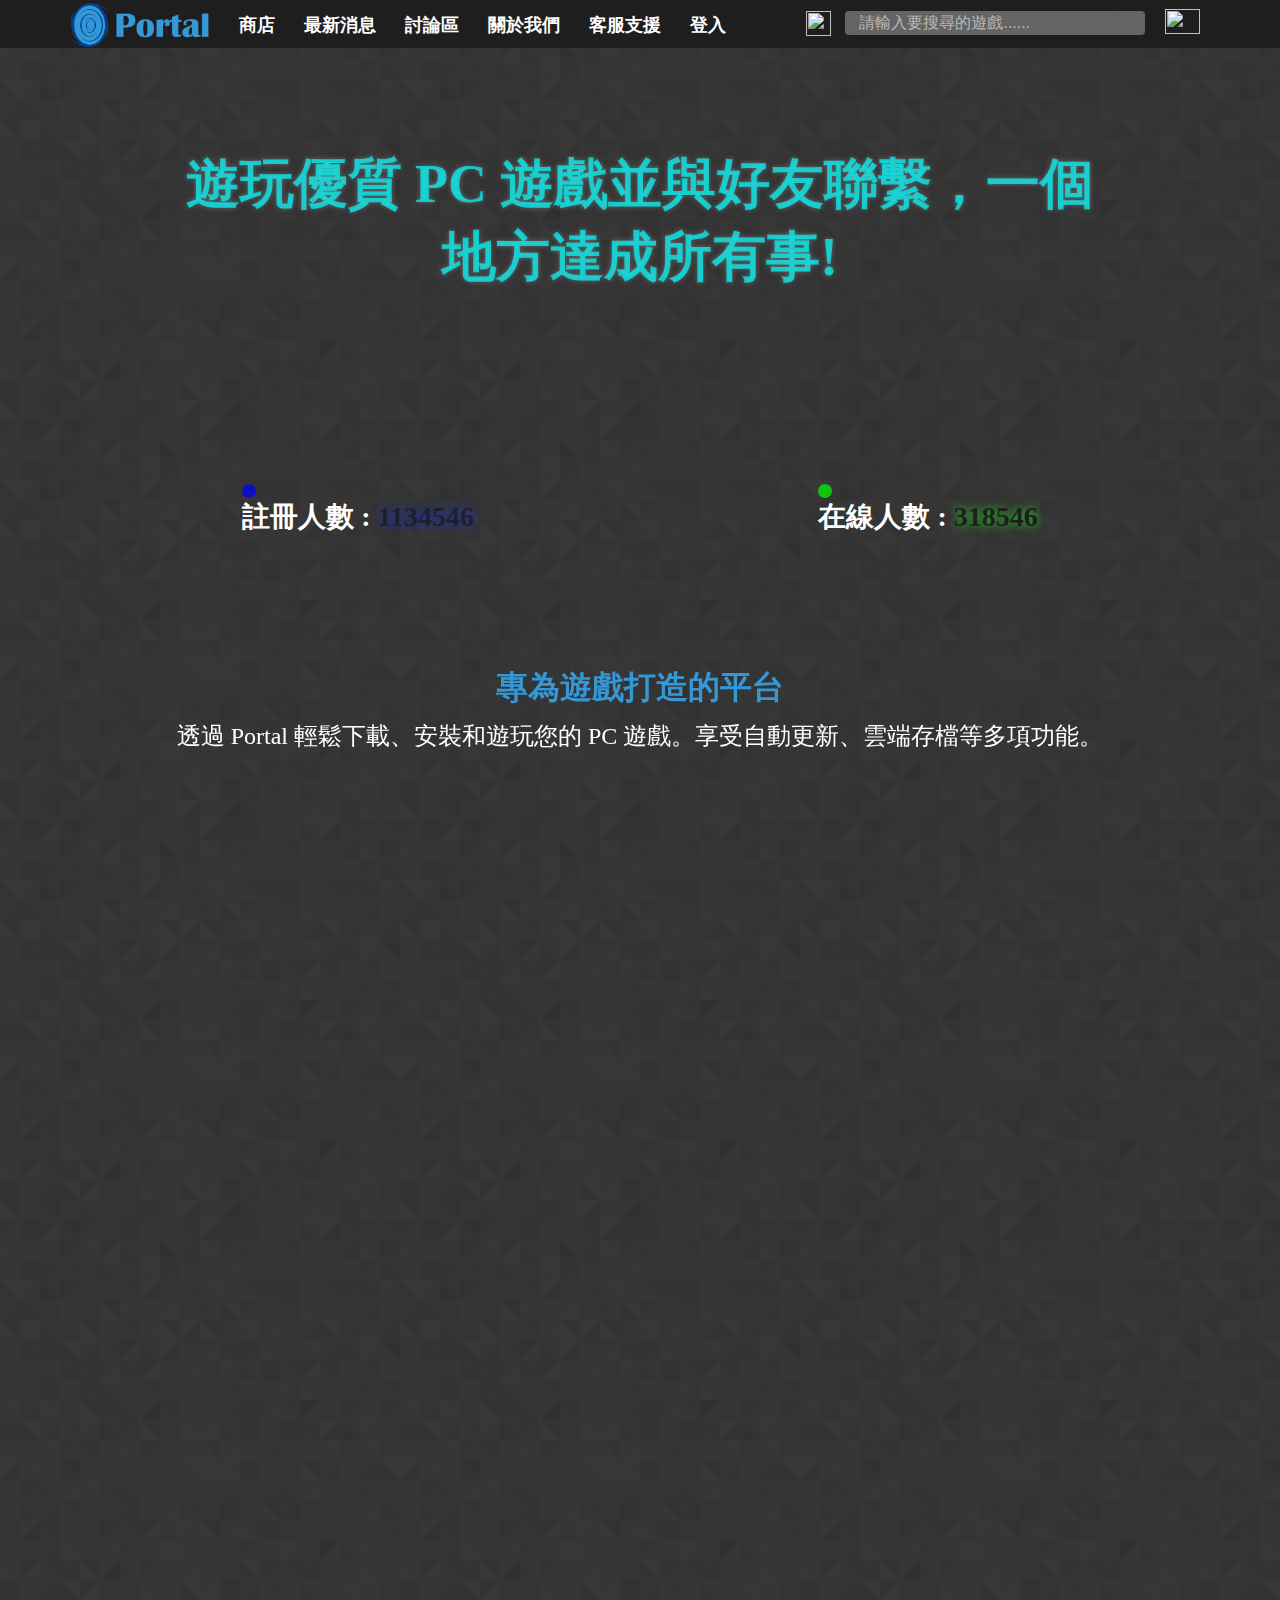
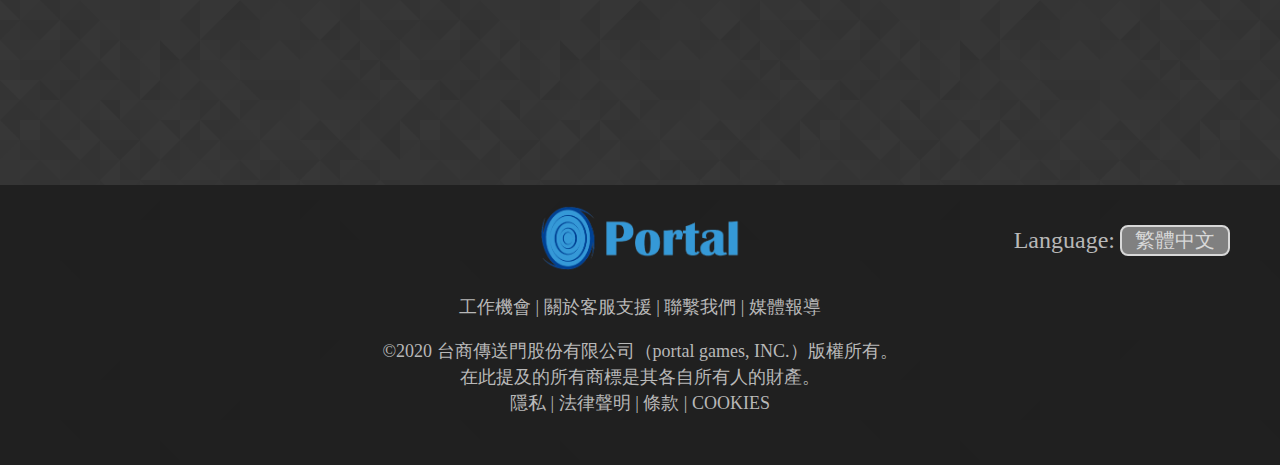
==== html/about_us.html @ 76f0e223 "123" ====
<!DOCTYPE html>
<html lang="zh-Hant">
  <head>
    <meta charset="utf-8">
    <title>Portal.com</title>
    <link href="../css/about_us.css" rel="stylesheet">
    <!-- --------aos------- -->
    <link href="https://unpkg.com/aos@2.3.1/dist/aos.css" rel="stylesheet">
    <script src="https://unpkg.com/aos@2.3.1/dist/aos.js"></script>

    <!-- owl.carousel -->
    <link rel="stylesheet" href="https://cdnjs.cloudflare.com/ajax/libs/OwlCarousel2/2.3.4/assets/owl.carousel.min.css"></link>
    <link rel="stylesheet" href="https://cdnjs.cloudflare.com/ajax/libs/OwlCarousel2/2.3.4/assets/owl.theme.default.min.css"></link>
    <script src="https://code.jquery.com/jquery-3.5.1.js"></script>
    <script src="https://cdnjs.cloudflare.com/ajax/libs/OwlCarousel2/2.3.4/owl.carousel.min.js"></script>
    <!-- -------me----------- -->
    <script src="../js/staytop.js"></script>
    <link href="../css/hamber.css" rel="stylesheet">
  </head>

  <body>
    <div class="top_list" id="top_list">
      <nav role="navigation">
        <div id="menuToggle">
          <!--
          A fake / hidden checkbox is used as click reciever,
          so you can use the :checked selector on it.
          -->
          <input type="checkbox" />
          
          <!--
          Some spans to act as a hamburger.
          
          They are acting like a real hamburger,
          not that McDonalds stuff.
          -->
          <span></span>
          <span></span>
          <span></span>
          
          <!--
          Too bad the menu has to be inside of the button
          but hey, it's pure CSS magic.
          -->
          <ul id="menu">
            <li class=store>
              <a href="store.html" style="text-decoration:none;">商店</a>
            </li>
            <li class=news>
              <a href="news.html" style="text-decoration:none;">最新消息</a>
            </li>
            <li class=talkplace>
              <a href="" style="text-decoration:none;">討論區</a>
            </li>
            <li class=aboutus>
              <a href="about_us.html" style="text-decoration:none;">關於我們</a>
            </li>
            <li class=serverce>
              <a href="" style="text-decoration:none;">客服支援</a>
            </li>
            <li class=login>
              <a href="acount.html" style="text-decoration:none;">登入</a>
            </li>
          </ul>
        </div>
      </nav>
      <div class="container" id="container">
        <div class="front_item">
          <a href="home.html"><img src="../images/logo_3.png"></a>
          <ul>
            <li class=store>
              <a href="store.html" style="text-decoration:none;">商店</a>
            </li>
            <li class=news>
              <a href="news.html" style="text-decoration:none;">最新消息</a>
            </li>
            <li class=talkplace>
              <a href="" style="text-decoration:none;">討論區</a>
            </li>
            <li class=aboutus>
              <a href="about_us.html" style="text-decoration:none;">關於我們</a>
            </li>
            <li class=serverce>
              <a href="" style="text-decoration:none;">客服支援</a>
            </li>
            <li class=login>
              <a href="acount.html" style="text-decoration:none;">登入</a>
            </li>
          </ul>
        </div>
        <div class="behind_item">
          <div class="search">
            <img src="../images/icon_search.png">
            <input type="text" placeholder=" 請輸入要搜尋的遊戲......" >
          </div>
          <div class="shopping_car">
            <a><img src="../images/icon_soppingcar.png"></a>
          </div>
        </div>
      </div>
    </div>
    
    <div class="top_area">
      <div class="big_title">
        遊玩優質 PC 遊戲並與好友聯繫，一個地方達成所有事!
      </div>
      <div class="play_number">
        <div class="total_number">
          <div class="c_b"></div>
          註冊人數 :
          <span id="showtime1"><span>
        </div>
        <div class="online_number">
          <div class="c_g"></div>
          在線人數 : 
          <span id="showtime2"></span>
        </div>
      </div>
    </div>
    <div class="mid_area" >
      <div class="aboutus_title">
        <div class="big_text"  data-aos="fade-down">
          專為遊戲打造的平台
        </div>
        <div class="small_text" data-aos="fade-down">
          透過 Portal 輕鬆下載、安裝和遊玩您的 PC 遊戲。享受自動更新、雲端存檔等多項功能。
        </div>
      </div>
      <div class="aboutus_good">
        <div class="load"  data-aos="flip-left">
          <span class="title">快速下載</span>
          <span class="text">Portal 的下載程序已經針對速度進行了最佳化。您甚至可以在下載仍在進行時就遊玩到最新的遊戲！</span>
        </div>
        <div class="offline"  data-aos="flip-left">
          <span class="title">離線模式</span>
          <span class="text"> 即使沒有網際網路連線，您也能遊玩您的單人遊戲。在世界各地奔波？一個漫長、沒有 Wi-Fi 的飛航旅程？都不是問題。</a>
        </div>
        <div class="crow"  data-aos="flip-left">
          <span class="title">雲端存檔</span>
          <span class="text">我們許多遊戲有支援雲端存檔功能，當您要在不同的PC上遊玩，或當您的硬碟發生問題時，這是一個非常完美的解決辦法。</a>
        </div>
        <div class="send"  data-aos="flip-left">
          <span class="title">單一遊戲庫</span>
          <span class="text">Portal 為您在單一地點保存所有 PC 遊戲 - 無論您是在哪裡購買 - 而且讓您可以隨時遊玩。</span>
        </div>
      </div>
    </div>
    <div class="bot_area">
      <div class="join_1" data-aos="zoom-in">
        <span>您還在等什麼？</span>
      </div>
      <div class="join_2" data-aos="zoom-in" data-aos-offset="-10">
        <span>我們擁有近 1 萬款遊戲，從 AAA 強檔大作到獨立製作，無所不包。享受獨家優惠、自動遊戲更新，以及其它的特惠。</a>
      </div>
      <div class="join_3" data-aos="zoom-in" data-aos-offset="0">
        <span>現在馬上註冊加入!</span>
      </div>
    </div>

    <div class="footer">
      <div class="footer_area">
        <div class="logo">
          <img src="../images/logo_3.png">
        </div>
        <div class="text_all">
          <div class="text_1">
            <a>工作機會 | 關於客服支援 | 聯繫我們 | 媒體報導</a>
          </div>
          <div class="text_2">
            <div class=text_2_in>
              <span class="row_1">©2020 台商傳送門股份有限公司（portal games, INC.）版權所有。</span>
              <span class="row_2">在此提及的所有商標是其各自所有人的財產。</span>
              <span class="row_3">隱私 | 法律聲明 | 條款 | COOKIES</span>
            </div>
          </div>
        </div>  
        <div class="lang">
          <div class="title_lang">
            Language:
          </div>
          <div class="choose_lang">
             繁體中文
          </div>
        </div>
      <div>
    </div>
   
  <script>

  
    $(document).ready(function(){
      
      var s = 0;
      var s2 = 0;
      function reciprocal(){
        if(s<=1315896){
          document.getElementById("showtime1").innerHTML=s;
          document.getElementById("showtime2").innerHTML=s2;
          setTimeout(reciprocal,7);
          s += 11123;
          s2 += 3123;
        }
      }
  
      reciprocal();
    });  

   </script>  
    <script>
      AOS.init();
    </script>
  </body>
</html>
---- css/about_us.css ----
*{
  margin: 0;
  padding: 0;
  box-sizing: border-box;
  justify-content: center;
  align-items: center;
  text-align: center;
}
body{
  background-image:url("../images/prism.png");
}
.item_sell .empty{
  height: 80px;
}
/*----------------------*/
@media screen and (min-width:1200px){
  body{
    width: 100%;
  }
}

/*----------------------選單欄位--------------------------- */
.container{
  text-align: center;
  width: 100%;
  margin: auto;
}
.top_list {
  z-index:9999;
  /* position: fixed;
  z-index:9999; */
  /* background: url(../images/toplist_backgroud_2.png);
  background-size: cover; */
  background-color: rgb(30,30,30,0.95);
  width: 100%;
}
.background img{
  width: 100%;
  height: 50px;
}
.top_list .container {
  /* border: 1px solid green; */
  /* display: flex; */
  /* width: 100%; */
  align-items:center;
}

.container img{
  /* border: 1px solid blue; */
  width: 140px;
  height: 46px;
  vertical-align: middle;
}
.front_item{
  margin-top: 2px;
  margin-right: 50px;
}
@media (min-width:768px){
.container ul{
  /* border: 1px solid green; */
  margin: 0px;
  display: inline-block;
  vertical-align: middle;
}
.container ul li{
  display: inline-block;
}
.container ul li a{
  color: white;
  font-size:18px;
  margin-left: 25px;
  font-weight:bold;
}
}
.container ul li a:hover{
  color: rgba(54, 178, 255,1) !important;
}
/*----------------------選單欄位(rwd)--------------------------- */
@media screen and (min-width:1200px){
  .top_list{
    width: 100%;
  }
  .top_list .container {
    display: flex;
    width: 1140px;
  }
  div.container {
    justify-content: space-between;
  }
  #menuToggle{
    display: none!important;
  }
}
@media(max-width:1199px) and (min-width:992px){
  #menuToggle{
    display: none!important;
  }
  .top_list{
    width: 100%;
  }
  .top_list .container {
    border: 1px solid green;
    width: 100%;
    align-items:center;
    display: flex;
  }
  .front_item{
    width: 700px;
    border: 1px solid red;
    margin-right: 15px;
    /* margin-top: 2px;
    margin-right: 50px; */
  }

  .behind_item{
    width: 550px;
    border: 1px solid blue;
  }
  
  div.container ul li a{
    margin-left: 10px;
  }
  .front_item img{
    /* margin-left: -50px; */
  }
}
@media(max-width:991px) and (min-width:768px){
  #menuToggle{
    display: none!important;
  }
  .top_list{
    width: 100%;
  }
  .top_list .container {
    text-align:center;
  }
  .front_item{
    width: 700px;
    display: inline-block;
    /* margin-left: 10%; */
  }
  .behind_item{
    width: 550px;
    padding-bottom:10px;
    display: inline-block;
    margin-left: 20%;
    border: 1px solid green;
  }
}
@media(max-width:767px){
  
  .nav{
    position: absolute;
    left:20px;
    margin-top: 10px;
  
  }

  .bar{
    width: 30px;
    height: 4px;
    margin-top: 4px;
    background-color: rgb(255,255,255);
  }
  
  .front_item li{
    display: none!important;
  }
  /* .behind_item{
    margin-right: -10%;
  } */
  .search{
    padding: 10px 0px 7px 0px;
  }
}

/*----------------------搜尋欄位--------------------------- */
.behind_item{
  display: flex;
}
.container .search{
  vertical-align: middle;
}
.container .search img{
  width: 25px;
  height: 25px;
  margin: 0px 10px 2px 0px;
}
.container .search input{
  background-color: rgb(169, 169, 169, 0.5);
  border-style:none;
  outline: none;
  width:300px;
  height: 24px;
  border-radius: 4px;
  font-size:16px;
  color: #fff;
  text-align: left;
  padding-left: 10px;
}
.container .search input::-webkit-input-placeholder {
  color: #b9b9b9;
  text-align: left;
}
.shopping_car img{
  margin-top:-5px;
}
/*----------------------搜尋欄位(rwd)--------------------------- */

/*----------------------購物車欄位--------------------------- */
.container .shopping_car{
  margin: 5px 10px 0px 20px;
}
.container .shopping_car img{
  width: 35px;
  height: 25px;
  margin-bottom: 5px;
}
.container .shopping_car img:hover{
  /* margin-left: -7px;
  padding: 0px;
  width: 42px;
  height: 30px; */
  transform:scale(1.1,1.1);
}
/*----------------------頂端區域--------------------------- */
.top_area{
  width: 1140px;
  /* width: 1550px; */
  /* height: 700px; */
  margin: auto;
  background-image: url(../images/back_aboutus.png);
  background-size:cover;
}
.top_area .big_title{
  width: 920px;
  margin: auto;
  padding-top: 100px;
  font-size: 54px;
  font-weight:bold;
  color: rgb(0,255,255,0.7);
  text-shadow: 0 0 0.1em rgb(103, 107, 110);
  transition: all 0.5s;
}

.total_number,.online_number{
 font-size: 28px;
 font-weight:bold;
 margin: auto;
 margin-top: 180px;
 padding: 10px 10px 80px 10px;
 color: white;
}
.total_number span{
  color:rgba(30,30,30,0.9);
  text-shadow: 0 0 0.3em rgb(29, 47, 207);
}
.online_number span{
  color:rgba(30,30,30,1);
  text-shadow: 0 0 0.3em rgb(35, 207, 29);
}
.top_area .c_b,.top_area .c_g{
  width: 14px;
  height: 14px;
  border: none;
  border-radius:7px;
}

.play_number{
  display: flex;
}
.play_number .c_b{
  background-color: rgb(0,0,255,0.7);
}
.play_number .c_g{
  background-color: rgb(0,255,0,0.7);
}
/*----------------------頂端區域(rwd)--------------------------- */
@media (max-width:1199px) and (min-width:992px){
  .top_area{
    width: 96%;
  }
  .top_area .big_title{
    width: 96%;
    padding-top: 50px;
  }  
  .play_number{
    width: 96%;
  }
  .total_number,.online_number{
    margin-top: 180px;
  }
}
@media (max-width:991px) and (min-width:768px){
  .top_area{
    width: 100%;
  }
  .top_area .big_title{
    width: 96%;
    padding-top: 20px;
  }  
  .total_number,.online_number{
    margin-top: 100px;
  }
}
@media (max-width:767px) and (min-width:600px){
  .top_area{
    width: 100%;
  }
  .top_area .big_title{
    width: 96%;
    padding-top: 20px;
    font-size: 40px;
  }  

  .total_number,.online_number{
    font-size: 26px;
    margin-top: 80px;
    margin-bottom: 10px;
    margin-top: 100px;
    padding: 10px 10px 50px 10px;;
  }
}
@media (max-width:599px) and (min-width:100px){
  .top_area{
    width: 100%;
  }
  .top_area .big_title{
    width: 96%;
     padding-top: 20px;
    font-size: 36px;
  }  

  .total_number,.online_number{
    font-size: 26px;
    margin-bottom: 5px;
    margin-top: 50px;
    padding: 10px 10px 40px 10px;;
  }

}


/*----------------------中間區域--------------------------- */
.mid_area{
  width: 1140px;
  /* height: 600px; */
  margin: auto;
  background-image: url("../images/back_aboutus_2.png");
  background-size: cover;
  /* background-color: rgb(80,80,80,0.2); */
}
.mid_area .aboutus_title{
  padding-top: 50px;
}
.mid_area .big_text{
  font-size: 32px;
  font-weight: bold;
  color:rgba(54,178,255,0.8);
  padding-bottom: 10px;
}
.mid_area .small_text{
  font-size: 24px;
  color: white;
}

.mid_area .aboutus_good{
  width: 1140px;
  margin: auto;
  align-items: baseline;
  margin-top: 30px;
  display: flex;
}
.mid_area .aboutus_good div{
  align-items: baseline;
  border-radius: 2px;
  width: 220px;
  height: 240px;
  margin: 25px 30px 40px 30px;
  background-color:  rgb(80,80,80,0.8);
  transition: all 0.5s;
}
.mid_area .aboutus_good .title{
  display: inline-block;
  width: 100%;
  margin-top: 15px;
  font-size: 24px;
  color: rgba(54,178,255,0.8);
}
.mid_area .aboutus_good .text{
  display: block;
  text-align: left;
  padding: 0px 20px 20px 20px;
  font-size: 20px;
  color: white;
}
.goodempty{
  height: 10px;
}
/*----------------------中間區域--------------------------- */
@media (max-width:1199px) and (min-width:992px){
  .mid_area{
    width: 96%;
  }
  .mid_area .aboutus_good{
    width: 96%;
  } 
  .mid_area .aboutus_good div{
    height:270px;
    margin: 25px 2% 40px 2%;
  }
  /* .mid_area .aboutus_good{
    width: 96%;
  } */
}
@media (max-width:991px) and (min-width:768px){
  .mid_area{
    width: 100%;
  }
  .mid_area .aboutus_good{
    flex-wrap:wrap;
    width: 99.5%;
  } 
  .mid_area .aboutus_good div{
    width: 300px;
    height:200px;
    margin: 25px 2% 40px 2%;
  }
  .mid_area .offline{
  
  }
  /* .mid_area .aboutus_good{
    width: 96%;
  } */
}
@media (max-width:768px) and (min-width:100px){
  .mid_area{
    width: 100%;
    background-image: url();
  }
  .mid_area .small_text {
    font-size: 22px;
  }
  .mid_area .aboutus_good{
    flex-wrap:wrap;
    width: 96%;
  } 
  .mid_area .aboutus_good div{
    width: 600px;
    height:132px;
    margin: 25px 2% 40px 2%;
  }

}
/*-----------------------下層區域-----------------------*/
.bot_area{
  width: 1140px;
  /* height: 900px; */
  margin: auto;
  background-image: url("../images/back_aboutus_3.png");
  background-size: cover;
  padding-bottom: 10px;
  /* background-color: rgb(80,80,80,0.2); */
}
.bot_area .join_1{
  width: 920px;
  margin: auto;
  padding-top: 100px;
  font-size: 68px;
  font-weight:bold;
  color: rgb(54,170,255,0.95);
  text-shadow: 0 0 0.2em rgb(199, 215, 230);
}
.bot_area .join_2{
  width: 920px;
  margin: auto;
  padding-top: 300px;
  font-size: 32px;
  font-weight:bold;
  color: rgb(255,255,255,0.9);
  text-shadow: 0 0 0.3em rgb(35, 207, 29);
}
.bot_area .join_3{
  width: 350px;
  margin: auto;
  margin-top: 30px;
  margin-bottom:  20px;
  padding: 5px;
  border-radius: 3px;
  font-size: 36px;
  font-weight:bold;
  color: rgb(250,250,250,0.85);
  background-color: rgb(50,225,30,0.85);
}
/*----------------------下層區域--------------------------- */
@media (max-width:1199px) and (min-width:992px){
  .bot_area{
    width: 96%;
  }
  .bot_area .join_1 {
    width: 96%;
  }
  .bot_area .join_2 {
    padding-top: 200px;
    width: 96%;
  }
}
@media (max-width:991px) and (min-width:768px){
  .bot_area{
    width: 100%;
  }
  .bot_area .join_1 {
    padding-top: 60px;
    width: 96%;
  }
  .bot_area .join_2{
    padding-top: 100px;
    width: 96%;
    font-size: 26px;
  }
}
@media (max-width:767px) and (min-width:600px){
  .bot_area{
    width: 100%;
  }
  .bot_area .join_1{
    font-size: 54px;
    padding-top: 80px;
    width: 96%;
  }
  .bot_area .join_2{
    font-size: 22px!important;
    padding-top: 50px;
    width: 96%;
    font-size: 26px;
  }
  .bot_area .join_3{
    width: 300px;
    padding: 3px;
    font-size: 30px;
  }
}
@media (max-width:599px) and (min-width:400px){
  .bot_area{
    width: 100%;
  }
  .bot_area .join_1{
    font-size: 50px;
    padding-top: 30px;
    width: 96%;
  }
  .bot_area .join_2{
    font-size: 18px!important;
    padding-top: 20px;
    width: 96%;
    font-size: 26px;
  }
  .bot_area .join_3{
    width: 300px;
    padding: 3px;
    font-size: 30px;
  }
}
/*-----------------------footer-----------------------*/
.footer{
  /* border: 1px solid red; */
  width: 100%;
  margin: auto;
  height: 280px;
  /* background-image: url(../images/toplist_backgroud_2.png);
  background-size: cover; */
  background-color: rgb(30,30,30,0.9);
}
.footer .footer_area{
  /* border: 1px solid green; */
  position: relative;
  align-items: center;
  margin: auto;
  width: 100%;
}
.footer .logo img{
  width: 200px;
  height: 66px;
  margin-top:20px;
}
.footer .text_all{
  /* border: 1px solid blue; */
}
.footer .text_1{
  /* border: 1px solid yellow; */
  margin: 20px 0px 20px 0px;
  font-size: 18px;
  color: #B8B8B8;
}
.footer .text_2{
  font-size: 18px;
  color: #B8B8B8;
}
.footer .text_2 span{
  display:block;
  margin: 2px;
}
.footer .lang{
  display: flex;
  position: absolute;
  top:40px;
  right:50px;
  color: #B8B8B8;
}
.footer .lang .title_lang{
  font-size: 24px;
}
.footer .lang .choose_lang{
  border: 2px solid #D8D8D8;
  border-radius: 8px;
  width: 110px;
  margin-left: 5px;
  color: 	#D8D8D8;
  background-color: #808080;
  font-size: 20px;
}
/*-----------------------footer(rwd)-----------------------*/
@media (max-width:991px) and (min-width:100px){
  .footer .logo {
    text-align: left!important;
    margin-left: 2%;
  }
  .footer .text_1{
    /* width: 420px; */
    width: 96%;
    border-bottom: 1.5px solid rgb(100,100,100,0.8);
    border-top: 1.5px solid rgb(100,100,100,0.8);
    padding-bottom: 10px;
    margin-bottom: 0px;
    padding-top: 10px;
    text-align: left!important;
    margin-left: 2%;
    /* margin-left: 2%; */
  }
  .footer .text_1 a{
    /* margin-left: -22%; */
  } 
  .footer .text_2{
    width: 96%;
    /* text-align: left; */
    padding-top: 5px;
    padding-bottom: 5px;
    border-bottom: 1.5px solid rgb(100,100,100,0.8);
    margin-left: 2%;
  }
  .footer .text_2_in{
    /* margin-left: 19%; */
    width: 96%;
    /* border: 1px solid red; */
  }
  .footer .text_2 .row_1{
    text-align: left!important;
    /* margin-left: -4%; */
    /* border:1px solid red; */
  }
  .footer .text_2 .row_2{
    text-align: left!important;
    /* margin-left: -22%; */
    /* border:1px solid red; */
  }
  .footer .text_2 .row_3{
    text-align: left!important;
    /* margin-left: -33%; */
    /* border:1px solid red; */
  }
  .footer .lang{
    right:20px;
  }
}
@media (max-width:600px) and (min-width:100px){

  
  .footer .text_1{
    font-size: 15px;
  }
  .footer .text_2{
    font-size: 15px;
  }

}
---- css/hamber.css ----
@media(max-width:768px){

#menuToggle
{ 
  position: relative;
  top: 15px;
  left: 15px;
  margin-left: 0%;
  
  z-index: 1;
  
  -webkit-user-select: none;
  user-select: none;

  z-index:9999;
  position: fixed;
}

#menuToggle a
{
  text-decoration: none;
  color:white;

  transition: color 0.3s ease;
}

#menuToggle a:hover
{
  color: rgba(54, 178, 255,1);
}


#menuToggle input
{
  display: block;
  width: 40px;
  height: 32px;
  position: absolute;
  top: -7px;
  left: -5px;
  
  cursor: pointer;
  
  opacity: 0; /* hide this */
  z-index: 2; /* and place it over the hamburger */
  
  -webkit-touch-callout: none;
}

/*
 * Just a quick hamburger
 */
#menuToggle span
{
  display: block;
  width: 33px;
  height: 4px;
  margin-bottom: 5px;
  position: relative;
  background: #cdcdcd;
  border-radius: 3px;
  
  z-index: 1;
  transform-origin: 4px 0px;
  
  transition: transform 0.5s cubic-bezier(0.77,0.2,0.05,1.0),
              background 0.5s cubic-bezier(0.77,0.2,0.05,1.0),
              opacity 0.55s ease;
}

#menuToggle span:first-child
{
  transform-origin: 0% 0%;
}

#menuToggle span:nth-last-child(2)
{
  transform-origin: 0% 100%;
}

/* 
 * Transform all the slices of hamburger
 * into a crossmark.
 */

#menuToggle input:checked ~ span{
  opacity: 1;
  transform: rotate(45deg) translate(-2px, -1px);
  background:white;
}

/*
 * But let's hide the middle one.
 */
#menuToggle input:checked ~ span:nth-last-child(3){
  opacity: 0;
  transform: rotate(0deg) scale(0.2, 0.2);
}

/*
 * Ohyeah and the last one should go the other direction
 */
#menuToggle input:checked ~ span:nth-last-child(2)
{
  transform: rotate(-45deg) translate(0, -1px);
}

/*
 * Make this absolute positioned
 * at the top left of the screen
 */
#menu
{
  position: absolute;
  width: 300px;
  height: 820px;
  margin: -100px 0 0 -50px;
  padding: 50px;
  padding-top: 125px;
  
  background: black;
  list-style-type: none;
  -webkit-font-smoothing: antialiased;
  /* to stop flickering of text in safari */
  
  transform-origin: 0% 0%;
  transform: translate(-100%, 0);
  
  transition: transform 0.5s cubic-bezier(0.77,0.2,0.05,1.0);
}

#menu li
{
  padding: 10px 0;
  font-size: 22px;
  border-bottom: 1.4px solid rgb(100,100,100,0.8);
}
#menu li:hover{
  background-color: rgb(100,100,100,0.8);
}

#menu li a{
  padding: 20px 56px 10px 56px;
}
/*
 * And let's slide it in from the left
 */
#menuToggle input:checked ~ ul{
  transform: none;

}

}
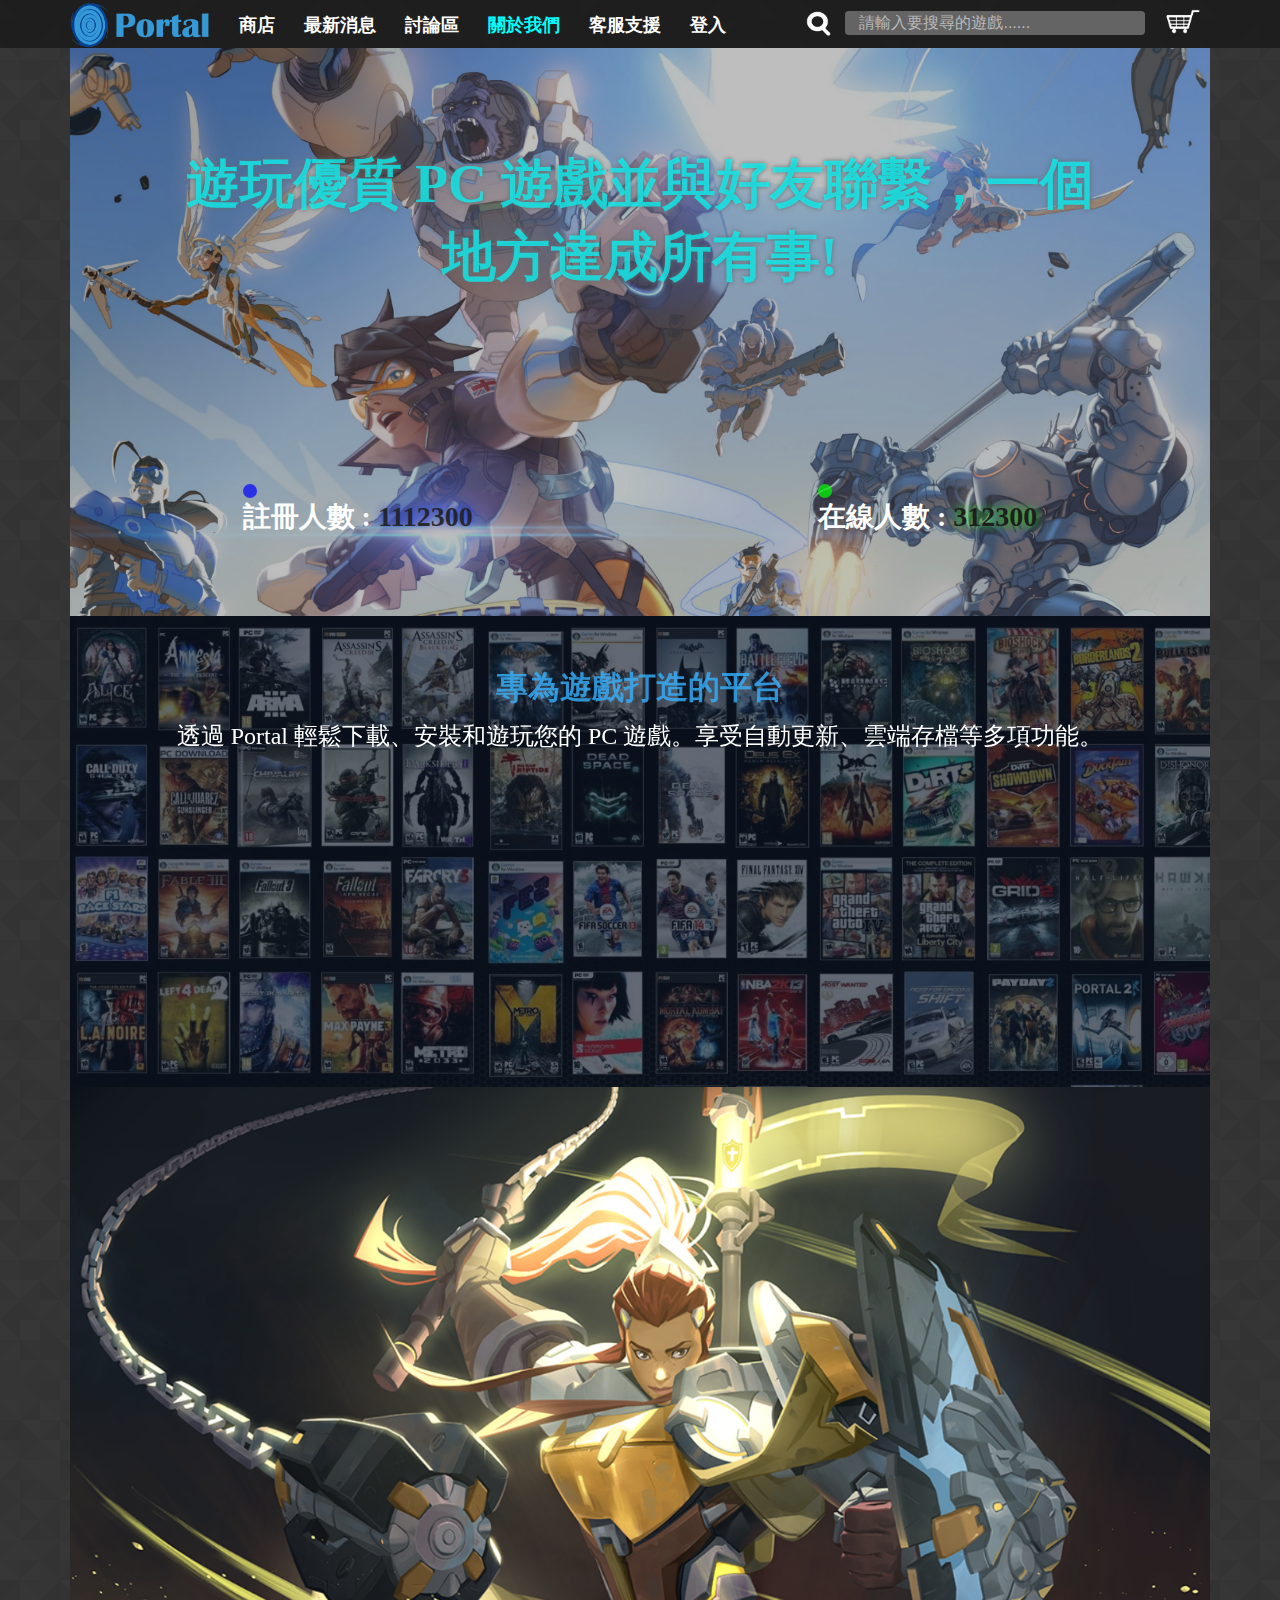
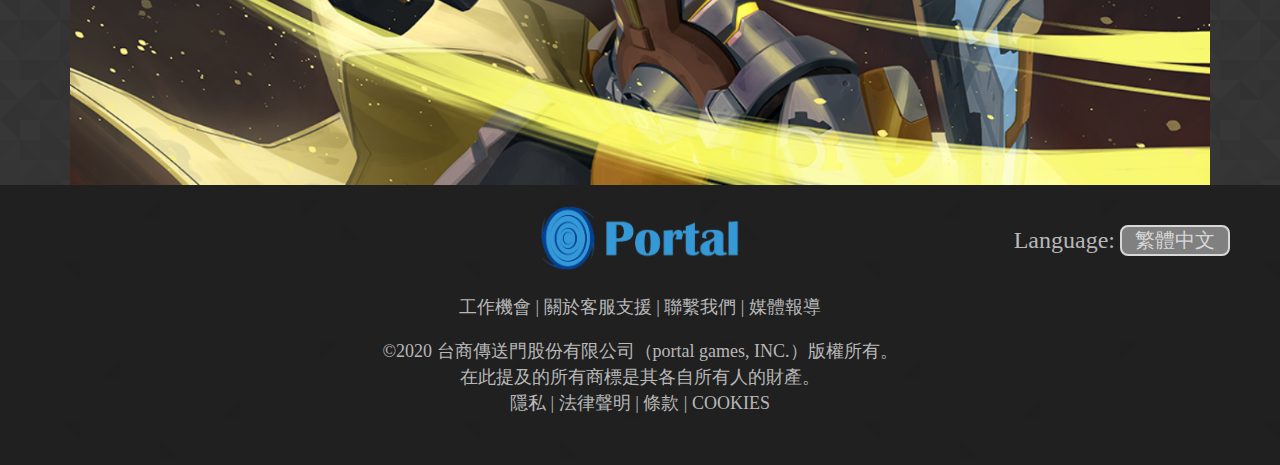
==== commit de152176: "11" ====
--- a/html/about_us.html
+++ b/html/about_us.html
@@ -2,7 +2,9 @@
 <html lang="zh-Hant">
   <head>
     <meta charset="utf-8">
+    
     <title>Portal.com</title>
+    <meta name="viewport" content="width=device-width, initial-scale=1.0">
     <link href="../css/about_us.css" rel="stylesheet">
     <!-- --------aos------- -->
     <link href="https://unpkg.com/aos@2.3.1/dist/aos.css" rel="stylesheet">
--- a/css/about_us.css
+++ b/css/about_us.css
@@ -55,6 +55,9 @@
   margin-top: 2px;
   margin-right: 50px;
 }
+.front_item .aboutus a{
+  color: aqua;
+}
 @media (min-width:768px){
 .container ul{
   /* border: 1px solid green; */
@@ -99,14 +102,14 @@
     width: 100%;
   }
   .top_list .container {
-    border: 1px solid green;
+    /* border: 1px solid green; */
     width: 100%;
     align-items:center;
     display: flex;
   }
   .front_item{
     width: 700px;
-    border: 1px solid red;
+    /* border: 1px solid red; */
     margin-right: 15px;
     /* margin-top: 2px;
     margin-right: 50px; */
@@ -114,7 +117,7 @@
 
   .behind_item{
     width: 550px;
-    border: 1px solid blue;
+    /* border: 1px solid blue; */
   }
   
   div.container ul li a{
@@ -144,7 +147,7 @@
     padding-bottom:10px;
     display: inline-block;
     margin-left: 20%;
-    border: 1px solid green;
+    /* border: 1px solid green; */
   }
 }
 @media(max-width:767px){
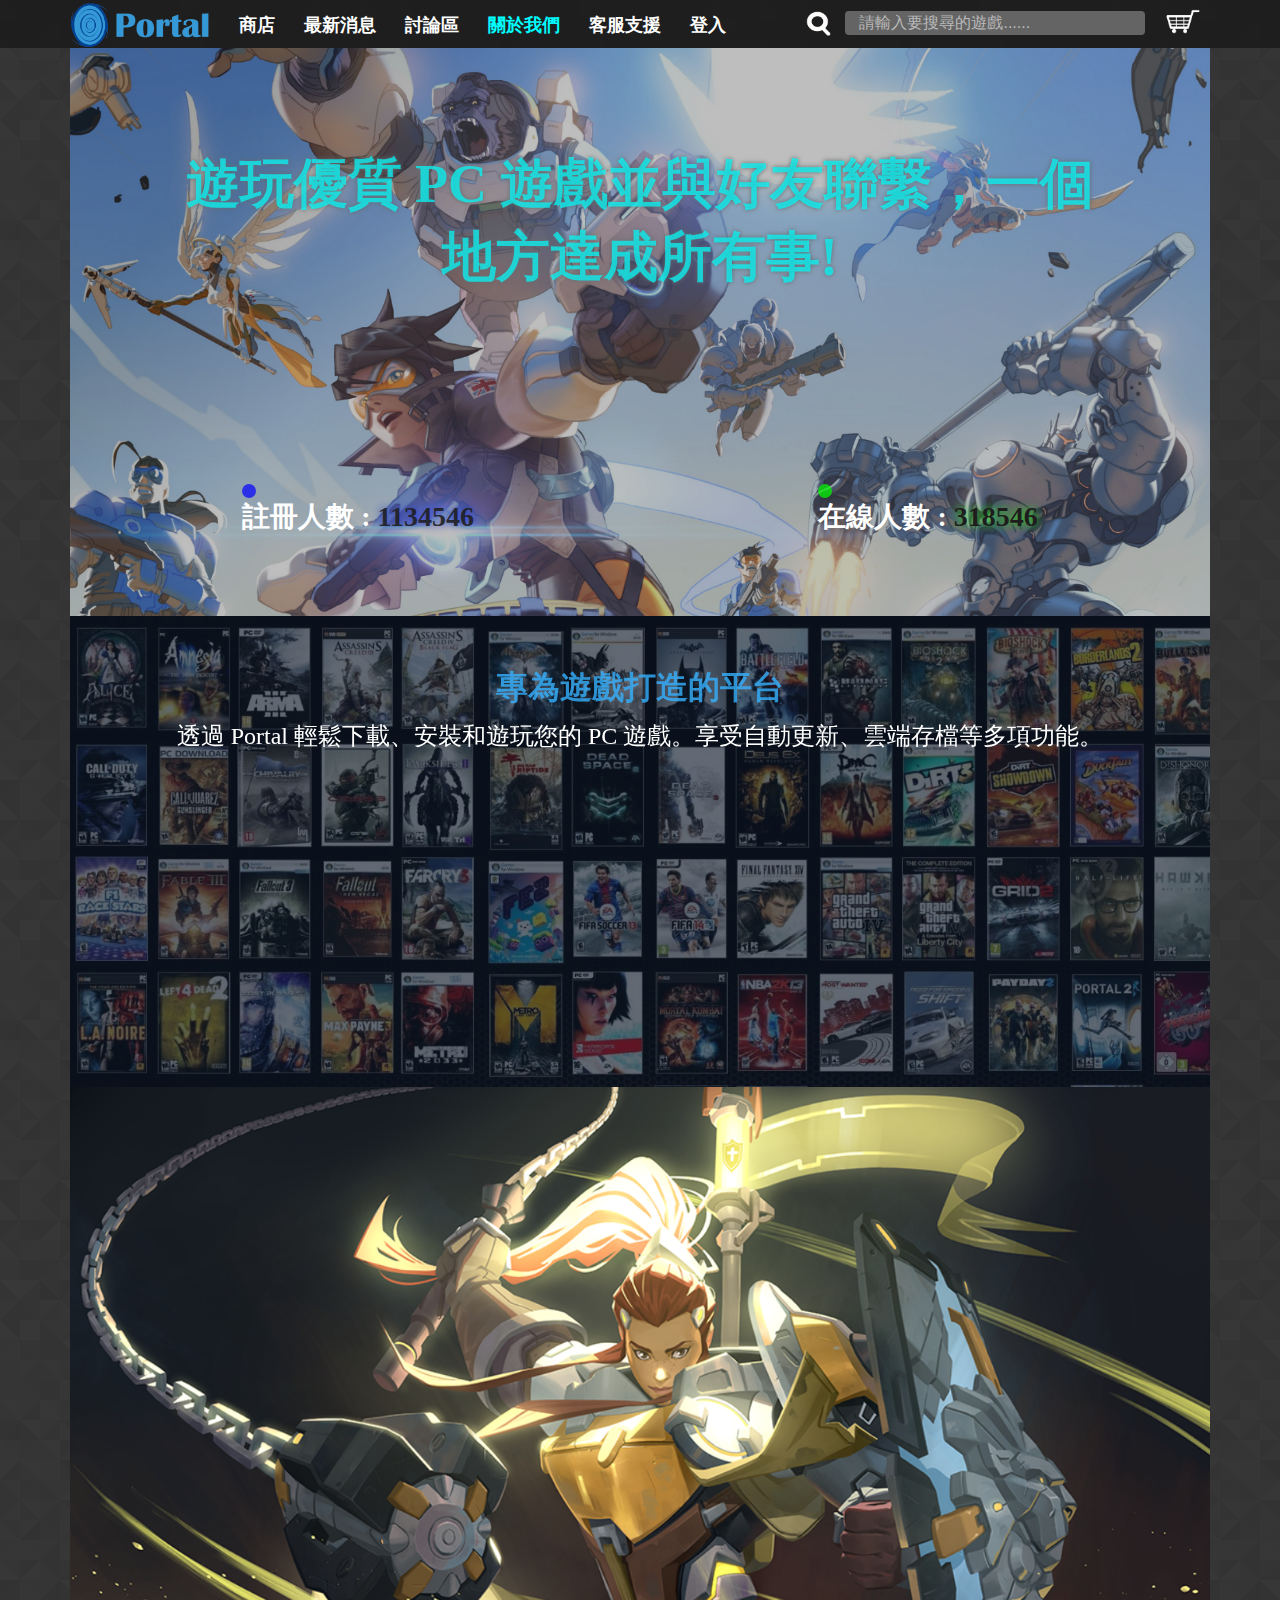
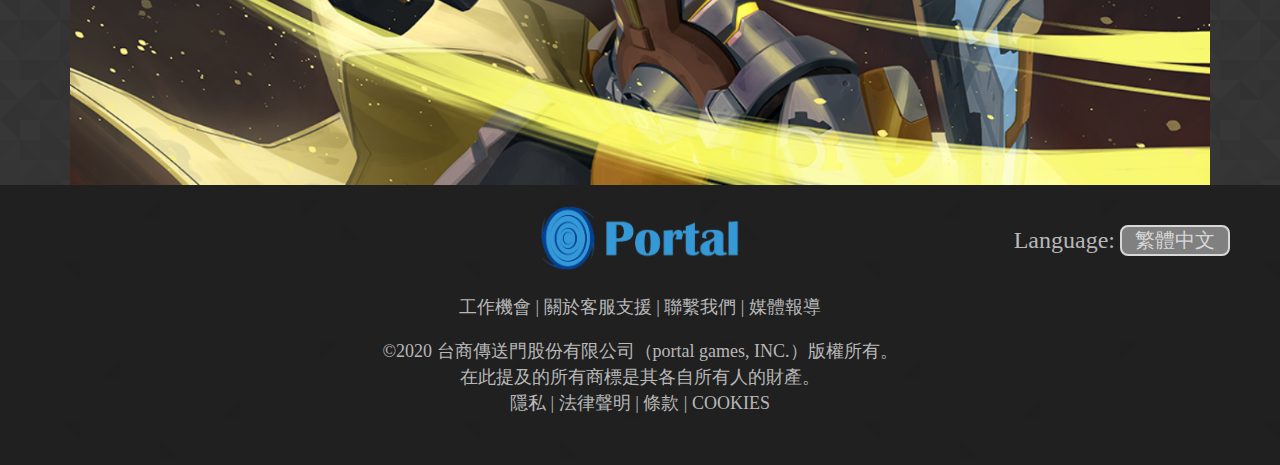
==== commit 6e1ef17e: "11" ====
--- a/html/about_us.html
+++ b/html/about_us.html
@@ -4,7 +4,7 @@
     <meta charset="utf-8">
     
     <title>Portal.com</title>
-    <meta name="viewport" content="width=device-width, initial-scale=1.0">
+    <meta name="viewport" content="width=device-width, initial-scale=0.7">
     <link href="../css/about_us.css" rel="stylesheet">
     <!-- --------aos------- -->
     <link href="https://unpkg.com/aos@2.3.1/dist/aos.css" rel="stylesheet">
